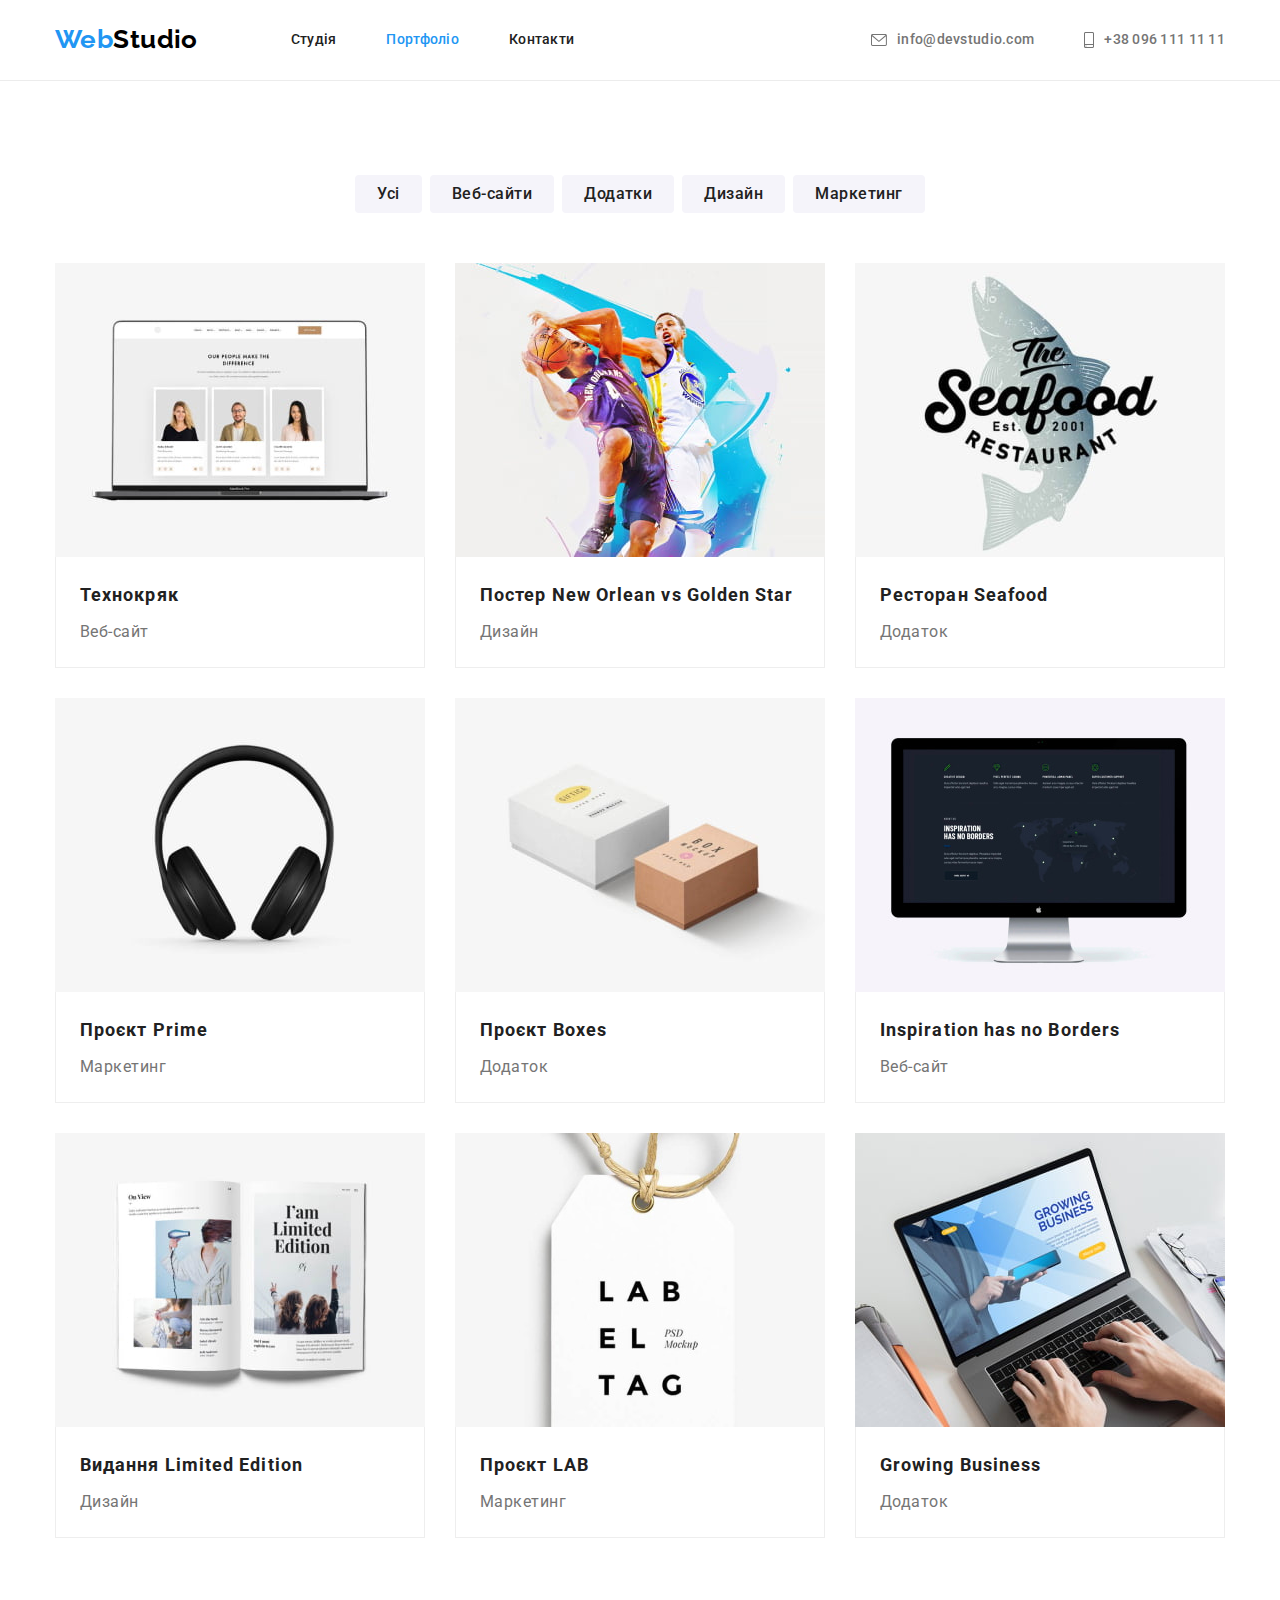
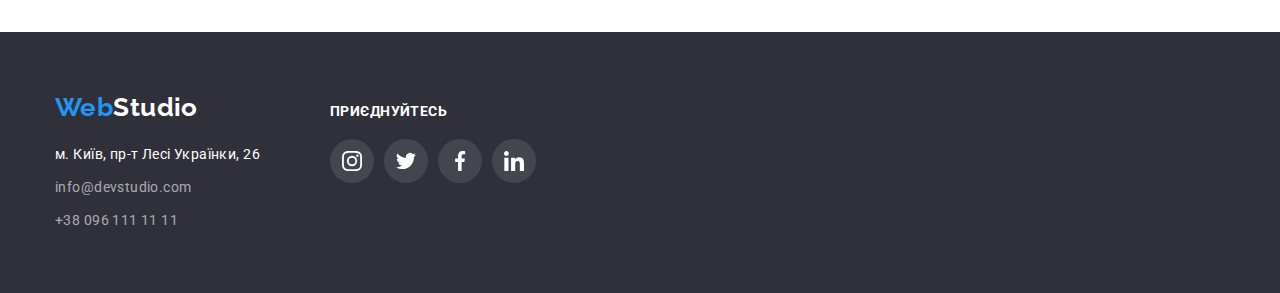
==== portfolio.html @ 41fc8833 "HW-4 1st-try" ====
<!DOCTYPE html>
<html lang="uk">
  <head>
    <meta charset="UTF-8" />
    <meta http-equiv="X-UA-Compatible" content="IE=edge" />
    <meta name="viewport" content="width=device-width, initial-scale=1.0" />
    <link rel="stylesheet" href="./css/normalize.css" />
    <link rel="stylesheet" href="./css/styles.css" />
    <link rel="preconnect" href="https://fonts.googleapis.com" />
    <link rel="preconnect" href="https://fonts.gstatic.com" crossorigin />
    <link
      href="https://fonts.googleapis.com/css2?family=Raleway:wght@700&family=Roboto:wght@400;500;700;900&display=swap"
      rel="stylesheet"
    />
    <title>Портфолио</title>
  </head>
  <body>
    <header class="header">
      <div class="container">
        <!-- логотип у текстовому форматі, який є посиланням -->
      <a href="./index.html" class="logo"><span class="logo-span">Web</span>Studio</a>

      <!-- перелік навігаційних посилань в шапці -->

      <nav class="site-nav">
        <ul class="list-nav">
          <li class="nav-item">
            <a href="./index.html" class="link">Студія</a>
          </li>
          <li class="nav-item">
            <a href="./portfolio.html" class="link active">Портфоліо</a>
          </li>
          <li class="nav-item">
            <a href="" class="link">Контакти</a>
          </li>
        </ul>
      </nav>

      <!-- перелік контактів в шапці-->

      <ul class="header-contact-list">
        <li class="contact-item">
          <a href="mailto:info@devstudio.com" class="contact">
            <svg class="envelope-icon">
              <use href="./images/symbol-defs.svg#icon-envelope"></use>
            </svg>
            info@devstudio.com</a>
        </li>
        <li class="contact-item">
          <a href="tel:+380961111111" class="contact">
            <svg class="smartphone-icon">
              <use href="./images/symbol-defs.svg#icon-smartphone"></use>
            </svg>
            +38 096 111 11 11</a>
        </li>
      </ul>
      </div>
    </header>
    <!--головний контент портфоліо-->
    <main>
      <section class="section">
        <div class="container">
          <!--кнопки фільтра-->
          <ul class="button-list">
            <li class="button-item">
              <button type="button" class="button">Усі</button>
            </li>
            <li class="button-item">
              <button type="button" class="button">Веб-сайти</button>
            </li>
            <li class="button-item">
              <button type="button" class="button">Додатки</button>
            </li>
            <li class="button-item">
              <button type="button" class="button">Дизайн</button>
            </li>
            <li class="button-item">
              <button type="button" class="button">Маркетинг</button>
            </li>
          </ul>
        

          <!--заголовок який характеризує контент секції, але його необхыдно приховати-->
          <h1 class="visually-hidden">Наші проекти</h1>

          <ul class="projects-list">
            <li class="projects-list-item">
              <a href="#" class="link">
                <img src="./images/project1.jpg" alt="Веб-сайт для Технокряк" width="370" />
                <div class="project-info">
                  <h2 class="projects-title">Технокряк</h2>
                  <p class="project-type">Веб-сайт</p>
                </div>                
              </a>
            </li>
            <li class="projects-list-item">
              <a href="#" class="link">
                <img
                  src="./images/project2.jpg"
                  alt="Дизайн постеру New Orlean vs Golden Star"
                  width="370"
                />
                <div class="project-info">
                  <h2 class="projects-title">Постер New Orlean vs Golden Star</h2>
                  <p class="project-type">Дизайн</p>
                </div>                
              </a>
            </li>
            <li class="projects-list-item">
              <a href="#" class="link">
                <img src="./images/project3.jpg" alt="Додаток для ресторану Seafood" width="370" />
                <div class="project-info">
                  <h2 class="projects-title">Ресторан Seafood</h2>
                  <p class="project-type">Додаток</p>
                </div>                
              </a>
            </li>
            <li class="projects-list-item">
              <a href="#" class="link">
                <img src="./images/project4.jpg" alt="Маркетинг для проєкту Prime" width="370" />
                <div class="project-info">
                  <h2 class="projects-title">Проєкт Prime</h2>
                  <p class="project-type">Маркетинг</p>
                </div>                
              </a>
            </li>
            <li class="projects-list-item">
              <a href="#" class="link">
                <img src="./images/project5.jpg" alt="Додаток для проєкту Boxes" width="370" />
                <div class="project-info">
                  <h2 class="projects-title">Проєкт Boxes</h2>
                  <p class="project-type">Додаток</p>
                </div>                
              </a>
            </li>
            <li class="projects-list-item">
              <a href="#" class="link">
                <img
                  src="./images/project6.jpg"
                  alt="Веб-сайт для Inspiration has no Borders"
                  width="370"
                />
                <div class="project-info">
                  <h2 class="projects-title">Inspiration has no Borders</h2>
                  <p class="project-type">Веб-сайт</p>
                </div>                
              </a>
            </li>
            <li class="projects-list-item">
              <a href="#" class="link">
                <img
                  src="./images/project7.jpg"
                  alt="Дизайн для видання Limited Edition"
                  width="370"
                />
                <div class="project-info">
                  <h2 class="projects-title">Видання Limited Edition</h2>
                  <p class="project-type">Дизайн</p>
                </div>
              </a>
            </li>
            <li class="projects-list-item">
              <a href="#" class="link">
                <img src="./images/project8.jpg" alt="Маркетинг для проєкту LAB" width="370" />
                <div class="project-info">
                  <h2 class="projects-title">Проєкт LAB</h2>
                  <p class="project-type">Маркетинг</p>
                </div>
              </a>
            </li>
            <li class="projects-list-item">
              <a href="#" class="link">
                <img src="./images/project9.jpg" alt="Додаток для Growing Business" width="370" />
                <div class="project-info">
                  <h2 class="projects-title">Growing Business</h2>
                  <p class="project-type">Додаток</p>
                </div>
                
              </a>
            </li>
          </ul>
        </div>
      </section>
    </main>
    <!--підвал-->

    <footer class="footer">
      <div class="container footer-blocks">
          <!--block logo vs address-->
          <div class="address">
            <!-- лого у текстовому форматі, який є посиланням -->
            <a href="./index.html" class="logo"><span class="logo-span">Web</span>Studio</a>
            <!-- адресса -->
            <address class="footer-address">
              <ul class="address-list">
                <li class="address-item">
                  <a
                    class="address-link"
                    href="https://goo.gl/maps/VZ5Gg9otQF5KL4kq7"
                    target="_blank"
                    rel="noopener noreferrer nofollow"
                    >м. Київ, пр-т Лесі Українки, 26</a
                  >
                </li>
                <li class="address-item">
                  <a href="mailto:info@devstudio.com" class="footer-contact">info@devstudio.com</a>
                </li>
                <li class="address-item">
                  <a href="tel:+380961111111" class="footer-contact">+38 096 111 11 11</a>
                </li>
              </ul>
            </address>
          </div>

          <!-- block social icons -->
          <div class="come">
            <h3 class="come-title">приєднуйтесь</h3>
            <ul class="team-social-list">
                  <li class="team-social-item">
                    <a href="" class="footer-social-link">
                      <svg class="icon-footer-social" width="44" height="44">
                        <use href="./images/symbol-defs.svg#icon-finstagram" ></use>
                      </svg>
                    </a>
                  </li>
                  <li class="team-social-item">
                    <a href="" class="footer-social-link">
                      <svg class="icon-footer-social" width="44" height="44">
                        <use href="./images/symbol-defs.svg#icon-ftwitter" ></use>
                      </svg>
                    </a>
                  </li>
                  <li class="team-social-item">
                    <a href="" class="footer-social-link">
                      <svg class="icon-footer-social" width="44" height="44">
                        <use href="./images/symbol-defs.svg#icon-ffacebook"></use>
                      </svg>
                    </a>
                  </li>
                  <li class="team-social-item">
                    <a href="" class="footer-social-link">
                      <svg class="icon-footer-social" width="44" height="44">
                        <use href="./images/symbol-defs.svg#icon-flinkedin"></use>
                      </svg>
                    </a>
                  </li>
                </ul>
          </div>   
      </div>
    </footer>
  </body>
</html>
---- css/styles.css ----
:root {
    --text-color: #757575;
    --acent-color: #2196F3;
    --title-color: #212121;
    --font-color: #FFFFFF;
    --button-acent: #188CE8;
    --button-background: #F5F4FA;
    --project-border: #EEEEEE;
    --logo-color-black: #000000;
    --footer-white-tranparent: rgba(255, 255, 255, 0.6);
    --background-grey-color: #2F303A;
    --transparent: transparent;
    --header-border-color: #ECECEC;
    --gradient-color: rgba(47, 48, 58, 0.4);
    --client-border-color: #AFB1B8;
}

/* fonts */

body {
    font-family: 'Roboto', 'Helvetica Neue', 'Roboto', 'Verdana', 'Tahoma', sans-serif;
    color: var(--text-color);
    background-color: var(--font-color);
    font-size: 14px;
    letter-spacing: 0.03em;

}
/* автосбросы отредактированы по рекомендации М. */

h1,
h2,
h3,
h4,
h5,
h6,
p,
ul {
    margin: 0;
    padding: 0;
}

ul {
    list-style: none;
}

a {
    text-decoration: none;
}

img {
    display: block;
    max-width: 100%;
    height: auto;
}

address {
    font-style: normal;
}

button {
    display: block;
    cursor: pointer;
    border: 0;
    border-radius: 4px;
}



/* C O N T A I N E R */
.container {
    margin-left: auto;
    margin-right: auto;
    width: 1200px;
    padding-left: 15px;
    padding-right: 15px;
}

/* S E C T I O N */

.section {
    padding-top: 94px;
    padding-bottom: 94px;
}

/* header */
.header {
    /* background-color: var(--font-color); */
    border-bottom: 1px solid var(--header-border-color);
}

.header .container {
    display: flex;
    align-items: center;
}

/* LOGO */
.header .logo, .footer .logo {
    font-family: 'Raleway';
    font-style: normal;
    font-weight: 700;
    font-size: 26px;
    line-height: 1.2;
    /* text-decoration: none; */
}

.header .logo {
    color: var(--logo-color-black);
}

.footer .logo {
    color: var(--font-color);
}

.logo-span {
    color: var(--acent-color);
}

/* nav - links */

.site-nav {
    margin-left: 93px;
}

.list-nav {
    display: flex;
}

.nav-item:not(:last-child) {
    margin-right: 50px;
}

.nav-item .link {
    padding-top: 32px;
    padding-bottom: 32px;
}

.link {
    font-style: normal;
    font-weight: 500;
    font-size: 14px;
    line-height: 1.14;
    letter-spacing: 0.02em;
    /* text-decoration: none; */
    color: var(--title-color);

    display: block;
    
}

.link:visited {
    color: var(--title-color);
}

.link:hover, .link:focus {
    color: var(--acent-color);
}

.link.active {
    color: var(--acent-color)
}

/* header contact links */
.header-contact-list {
    display: flex;
    margin-left: auto;
}
.contact-item {
    display: flex;
}
.contact-item:not(:first-child) {
    margin-left: 50px;
    
}

.contact {
    font-style: normal;
    font-weight: 500;
    font-size: 14px;
    line-height: 1.14;
    letter-spacing: 0.02em;
    color: var(--text-color);
    /* выравниваем ссылку и иконку по центру */
    display: flex;
    align-items: center;   
}

.contact:hover, .contact:focus {
    color: var(--acent-color);
}

.envelope-icon {
    fill: currentColor;
    width: 16px;
    height: 12px;
    margin-right: 10px;
}

.smartphone-icon {
    fill: currentColor;
    width: 10px;
    height: 16px;
    margin-right: 10px;
}


/* main */
/* hero */

.hero {
    background-color: var(--background-grey-color);
    
    padding-top: 200px;
    padding-bottom: 200px;

    max-width: 1600px;
    max-height: 600px;
    background-image: linear-gradient(to right, var(--gradient-color), var(--gradient-color)), url(../images/hero.jpg);
    background-repeat: no-repeat;
    margin-left: auto;
    margin-right: auto;
    background-position: center;
    background-size: cover;

}

.main-title {
    font-style: normal;
    font-size: 44px;
    font-weight: 900;
    line-height: 1.36;
    letter-spacing: 0.06em;
    text-align: center;
    
    text-transform: uppercase;
    color: var(--font-color);
    
    width: 696px;
    margin-left: auto;
    margin-right: auto;
    
    margin-bottom: 30px;
}

/* button in hero */

.hero-button {
    font-family: inherit;
    font-weight: 700;
    font-size: 16px;
    line-height: 1.87;
    align-items: center;
    text-align: center;
    letter-spacing: 0.06em;

    color: var(--font-color);
    background: var(--acent-color);
    box-shadow: 0px 4px 4px rgba(0, 0, 0, 0.15);
    border-radius: 4px;
   
    cursor: pointer;
    border: none;

    margin-left: auto;
    margin-right: auto;
    padding: 10px 32px;
}

.hero-button:hover, .hero-button:focus {
    box-shadow: 0px 4px 4px rgba(0, 0, 0, 0.15);
    background: var(--button-acent);
    border-color: var(--button-acent);

}

/* F E A T U R E S section */


/*  !!!!!!!!  WE   NEED   TO   HIDE   THIS!!!!!!!!!  */
.visually-hidden {
    position: absolute;
    width: 1px;
    height: 1px;
    margin: -1px;
    border: 0;
    padding: 0;

    white-space: nowrap;
    clip-path: inset(100%);
    clip: rect( 0 0 0 0);
    overflow: hidden;    
}


/*  I C O N features */
.icon-feature {
    width: 270px;
    height: 120px;
    background-color: var(--button-background);

    display: flex;
    justify-content: center;
    align-items: center;
    margin-bottom: 30px;
    border-radius: 4px
}



.features-list {
    font-style: normal;
    font-weight: 400;
    font-size: 14px;
    line-height: 1.71;
    letter-spacing: 0.03em;
 
    display: flex;
}

/* .features-item::before {
    display: block;
    content: '';
    height: 120px;
    background-image: url(../images/antenna.svg);
    background-repeat: no-repeat;
    background-position: center;
} */

.features-item:not(:last-child) {
    margin-right: 30px;
}

.subtitle {
    font-style: normal;
    font-weight: 700;
    font-size: 14px;
    line-height: 1.16;
    letter-spacing: 0.03em;
    text-transform: uppercase;
    color: var(--title-color);

    margin-bottom: 10px;
}

/* E X A M P L E S section */

.examples {
    padding-top: 0;
}

.title {
    font-style: normal;
    font-weight: 700;
    font-size: 36px;
    line-height: 1.16;
    text-align: center;
    letter-spacing: 0.03em;
    color: var(--title-color);

    margin-bottom: 50px;
}

.examples-list {
    /* list-style-type: none; */

    display: flex;
}

.examples-item:not(:last-child) {
    margin-right: 30px;
}

/*  T E A M   section */

.team {
    background-color: var(--button-background);

    padding-top: 94px;
    padding-bottom: 94px;
}

.team-list {
    /* list-style-type: none; */

    display: flex;
}

.team-list-item {
    background-color: var(--font-color);
    box-shadow: 0px 1px 3px rgba(0, 0, 0, 0.12), 0px 1px 1px rgba(0, 0, 0, 0.14), 0px 2px 1px rgba(0, 0, 0, 0.2);
    border-radius: 0px 0px 4px 4px;
}

.team-list-item:not(:last-child) {
    margin-right: 30px;
}

.team-subtitle {
    font-style: normal;
    font-weight: 500;
    font-size: 16px;
    line-height: 1.18;
    text-align: center;
    letter-spacing: 0.03em;
    color: var(--title-color);

    margin-bottom: 10px;
}

.team-position {
    font-size: 16px;
    line-height: 1.18;
    text-align: center;
    letter-spacing: 0.03em;
    
    margin-bottom: 16px;
}

.team-info {
    padding-top: 30px;
    padding-bottom: 30px;
    padding-left: 32px;
    padding-right: 32px;
}

.team-social-list {
    max-width: 206px;
    height: 44px;
    display: flex;
    gap: 10px;
}
.team-social-item {
    width: 44px;
    height: 44px;
}

.team-social-link {
    height: 100%;
    width: 100%;
    display: inline-block;
    color: var(--client-border-color);
    border-radius: 50%;
}

.team-social-link:hover, 
.team-social-link:focus {
    background-color: var(--acent-color);
    color: var(--font-color);
}

.icon-team-social {
    fill: currentColor;
}


/* ============ C L I E N T S ==============*/
.clients-list {
    display: flex;
    gap: 30px;
}



.client-item {
    width: 170px;
    height: 92px;
    

    display: flex;
    justify-content: center;
    align-items: center;
}

.client-icon-link {
   color: var(--client-border-color);

   display: flex;
   align-items: center;
   justify-content: center;
   width: 100%;
   height: 100%;
   border: 1px solid var(--client-border-color);
    border-radius: 4px;
}

.client-icon-link:hover, 
.client-icon-link:focus {
    color: var(--acent-color);
    border: 1px solid var(--acent-color);
    border-radius: 4px;
}

.client-icon {
    fill: currentColor;
}

/* ===   ===   ===   F O O T E R   ===   ===   === */
.footer {
    background-color: var(--background-grey-color);
    padding-top: 60px;
    padding-bottom: 60px;
}

.footer-blocks {
    display: flex;
    gap: 70px;
    align-items: baseline;
}

.footer-address {
    margin-top: 20px;
}

.address-link {
    font-style: normal;
    font-weight: 400;
    font-size: 14px;
    line-height: 1.71;
    letter-spacing: 0.03em;
    color: var(--font-color);
}

.address-item:not(:first-child) {
    margin-top: 9px;
}

.address-link:hover, .address-link:focus {
    color: var(--acent-color);
}

.footer-contact {
    font-style: normal;
    font-weight: 400;
    font-size: 14px;
    line-height: 1.71;
    letter-spacing: 0.03em;

    color: var(--footer-white-tranparent);
}

.footer-contact:hover, .footer-contact:focus {
    color: var(--acent-color);
}

/* 2nd block */
.come-title {
    font-weight: 700;
    font-size: 14px;
    line-height: 16px;
    letter-spacing: 0.03em;
    text-transform: uppercase;
    
    color: #FFFFFF;

    margin-bottom: 20px;
}

.footer-social-link {
    height: 100%;
    width: 100%;
    display: inline-block;
    color: var(--client-border-color);
    border-radius: 50%;
}

.footer-social-link:hover, 
.footer-social-link:focus {
    background-color: var(--acent-color);
    color: var(--font-color);
}

.icon-footer-social {
    fill: currentColor;
}


/*  P=====O=====R=====T=====F=====O=====L=====I=====O  */
.button-list {
    /* list-style-type: none; */
    
    display: flex;
    justify-content: center;
}

.button {
    font-family: inherit;
    font-weight: 500;
    font-size: 16px;
    line-height: 1.62;
    text-align: center;
    letter-spacing: 0.03em;
    color: var(--title-color);

    background: var(--button-background);
    border-radius: 4px;
    border-color: var(--transparent);
    cursor: pointer;
    padding-top: 6px;
    padding-bottom: 6px;
    padding-left: 22px;
    Padding-right: 22px;
    border: none;

}

.button-item:not(:last-child) {
    margin-right: 8px;
}

.button:hover, .button:focus {
    color: var(--font-color);
    background: var(--acent-color);
    box-shadow: 0px 3px 1px rgba(0, 0, 0, 0.1), 0px 1px 2px rgba(0, 0, 0, 0.08), 0px 2px 2px rgba(0, 0, 0, 0.12);
}

/* P R O J E C T   L I S T */

.projects-list {
    /* list-style-type: none; */

    margin-top: 50px;
    display: flex;
    flex-wrap: wrap;
}


.projects-list-item {
    margin-right: 30px;
    margin-bottom: 30px;
    width: calc((100% - 30px * 2) / 3);
}

.projects-list-item:nth-child(3n) {
    margin-right: 0;
}

.projects-list-item:nth-last-child(-n+3) {
    margin-bottom: 0;
}

.projects-list-item .link:hover, .link:focus {
    box-shadow: 0px 1px 1px rgba(0, 0, 0, 0.12), 0px 4px 4px rgba(0, 0, 0, 0.06), 1px 4px 6px rgba(0, 0, 0, 0.16);
}

.project-info {
    padding-top: 20px;
    padding-bottom: 20px;
    padding-left: 24px;
    padding-right: 24px;
    border-left: 1px solid var(--project-border);
    border-right: 1px solid var(--project-border);
    border-bottom: 1px solid var(--project-border);
}

.projects-title {
    font-style: normal;
    font-weight: 700;
    font-size: 18px;
    line-height: 2;
    letter-spacing: 0.06em;
    color: var(--title-color);
}

.project-type {
    font-weight: 400;
    font-size: 16px;
    line-height: 1.87;
    letter-spacing: 0.03em;

    color: var(--text-color);

    margin-top: 4px;
}
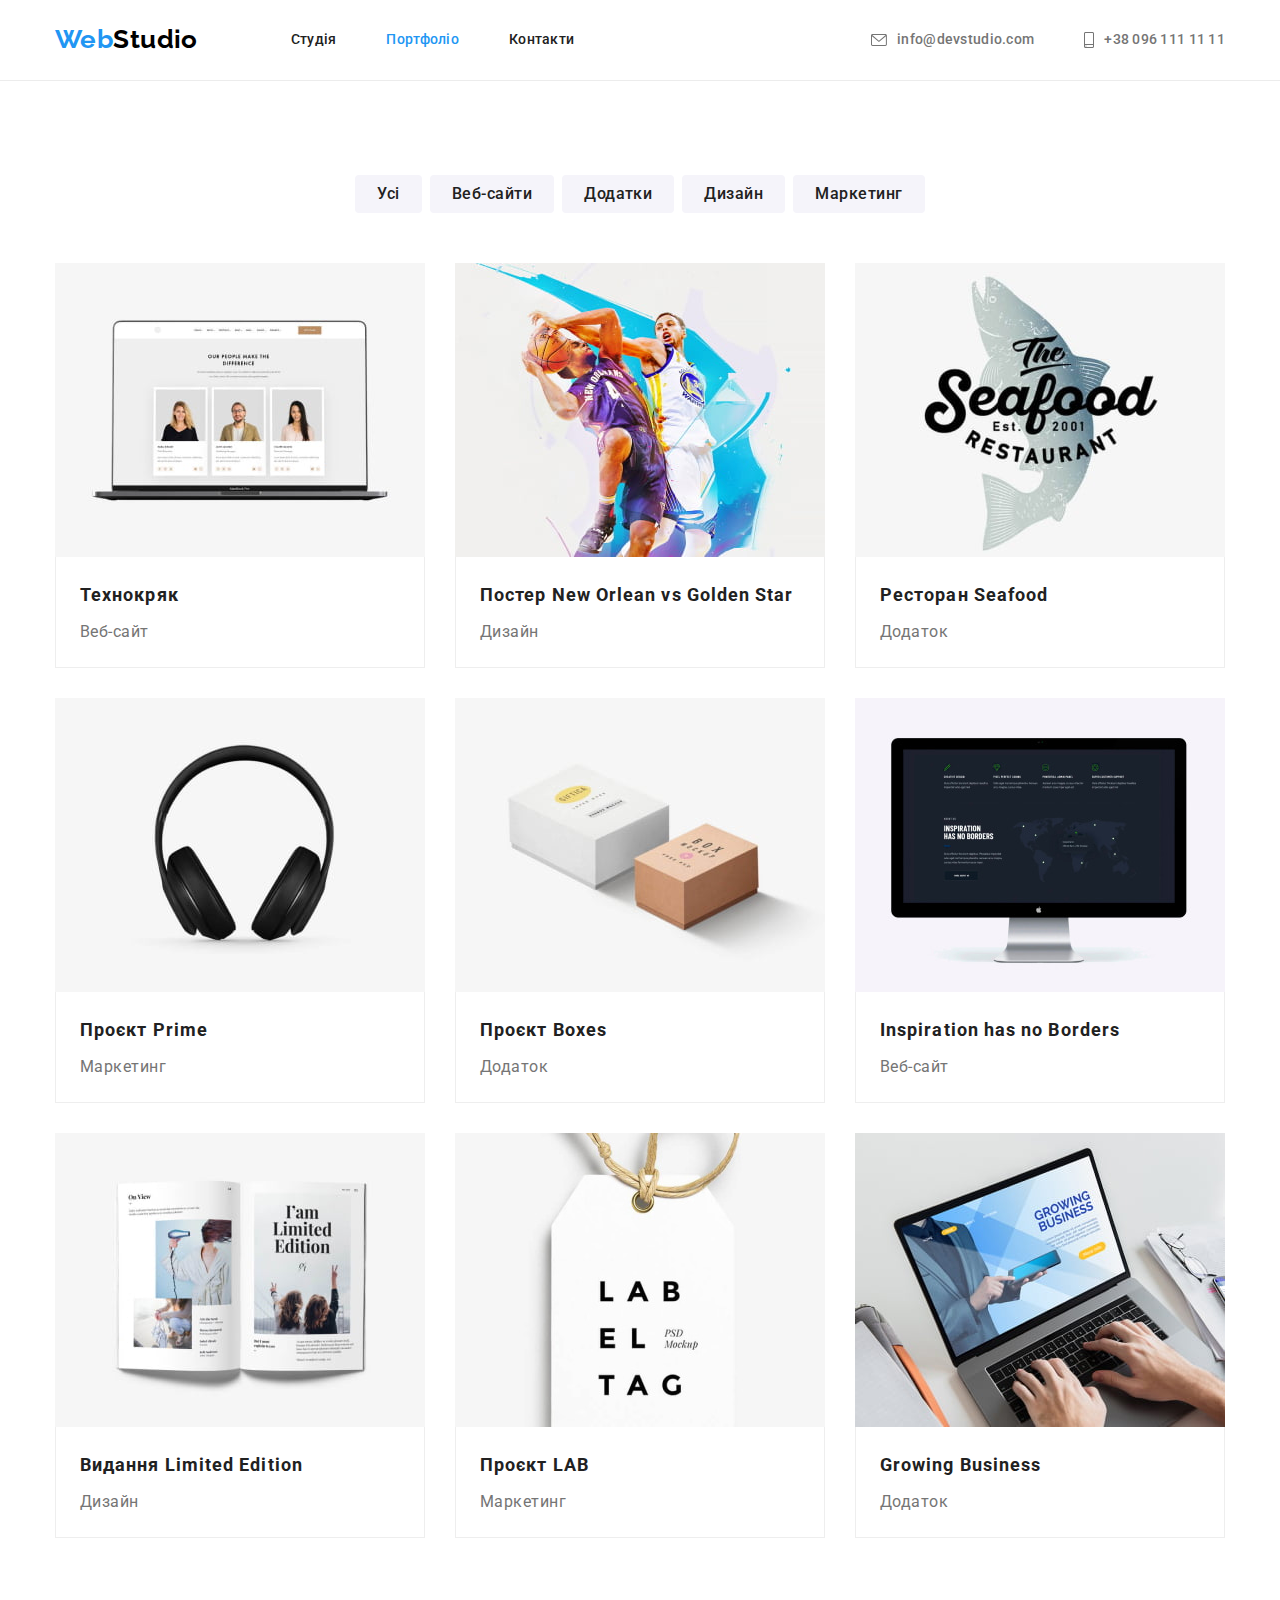
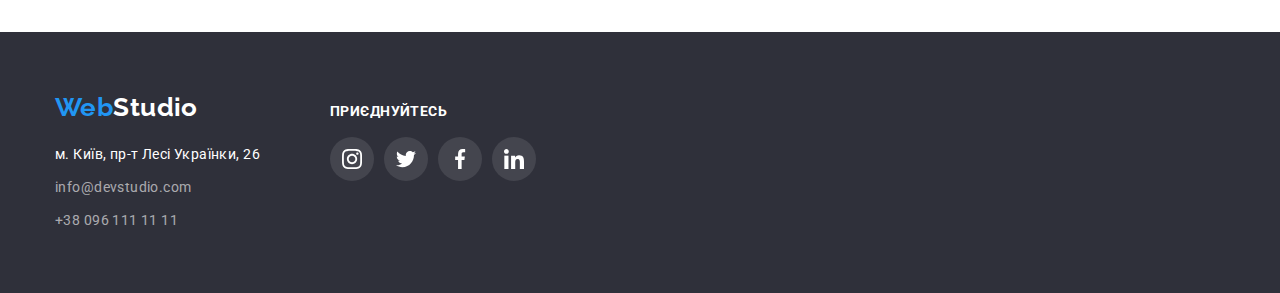
==== commit 28c8b45e: "correct icon size" ====
--- a/portfolio.html
+++ b/portfolio.html
@@ -85,7 +85,7 @@
 
           <ul class="projects-list">
             <li class="projects-list-item">
-              <a href="#" class="link">
+              <a href="#" class="project-link">
                 <img src="./images/project1.jpg" alt="Веб-сайт для Технокряк" width="370" />
                 <div class="project-info">
                   <h2 class="projects-title">Технокряк</h2>
@@ -94,7 +94,7 @@
               </a>
             </li>
             <li class="projects-list-item">
-              <a href="#" class="link">
+              <a href="#" class="project-link">
                 <img
                   src="./images/project2.jpg"
                   alt="Дизайн постеру New Orlean vs Golden Star"
@@ -107,7 +107,7 @@
               </a>
             </li>
             <li class="projects-list-item">
-              <a href="#" class="link">
+              <a href="#" class="project-link">
                 <img src="./images/project3.jpg" alt="Додаток для ресторану Seafood" width="370" />
                 <div class="project-info">
                   <h2 class="projects-title">Ресторан Seafood</h2>
@@ -116,7 +116,7 @@
               </a>
             </li>
             <li class="projects-list-item">
-              <a href="#" class="link">
+              <a href="#" class="project-link">
                 <img src="./images/project4.jpg" alt="Маркетинг для проєкту Prime" width="370" />
                 <div class="project-info">
                   <h2 class="projects-title">Проєкт Prime</h2>
@@ -125,7 +125,7 @@
               </a>
             </li>
             <li class="projects-list-item">
-              <a href="#" class="link">
+              <a href="#" class="project-link">
                 <img src="./images/project5.jpg" alt="Додаток для проєкту Boxes" width="370" />
                 <div class="project-info">
                   <h2 class="projects-title">Проєкт Boxes</h2>
@@ -134,7 +134,7 @@
               </a>
             </li>
             <li class="projects-list-item">
-              <a href="#" class="link">
+              <a href="#" class="project-link">
                 <img
                   src="./images/project6.jpg"
                   alt="Веб-сайт для Inspiration has no Borders"
@@ -147,7 +147,7 @@
               </a>
             </li>
             <li class="projects-list-item">
-              <a href="#" class="link">
+              <a href="#" class="project-link">
                 <img
                   src="./images/project7.jpg"
                   alt="Дизайн для видання Limited Edition"
@@ -160,7 +160,7 @@
               </a>
             </li>
             <li class="projects-list-item">
-              <a href="#" class="link">
+              <a href="#" class="project-link">
                 <img src="./images/project8.jpg" alt="Маркетинг для проєкту LAB" width="370" />
                 <div class="project-info">
                   <h2 class="projects-title">Проєкт LAB</h2>
@@ -169,7 +169,7 @@
               </a>
             </li>
             <li class="projects-list-item">
-              <a href="#" class="link">
+              <a href="#" class="project-link">
                 <img src="./images/project9.jpg" alt="Додаток для Growing Business" width="370" />
                 <div class="project-info">
                   <h2 class="projects-title">Growing Business</h2>
@@ -214,38 +214,38 @@
 
           <!-- block social icons -->
           <div class="come">
-            <h3 class="come-title">приєднуйтесь</h3>
+            <p class="come-title">приєднуйтесь</p>
             <ul class="team-social-list">
                   <li class="team-social-item">
                     <a href="" class="footer-social-link">
-                      <svg class="icon-footer-social" width="44" height="44">
-                        <use href="./images/symbol-defs.svg#icon-finstagram" ></use>
-                      </svg>
-                    </a>
-                  </li>
-                  <li class="team-social-item">
-                    <a href="" class="footer-social-link">
-                      <svg class="icon-footer-social" width="44" height="44">
-                        <use href="./images/symbol-defs.svg#icon-ftwitter" ></use>
-                      </svg>
-                    </a>
-                  </li>
-                  <li class="team-social-item">
-                    <a href="" class="footer-social-link">
-                      <svg class="icon-footer-social" width="44" height="44">
-                        <use href="./images/symbol-defs.svg#icon-ffacebook"></use>
-                      </svg>
-                    </a>
-                  </li>
-                  <li class="team-social-item">
-                    <a href="" class="footer-social-link">
-                      <svg class="icon-footer-social" width="44" height="44">
-                        <use href="./images/symbol-defs.svg#icon-flinkedin"></use>
+                      <svg class="icon-footer-social" width="20" height="20">
+                        <use href="./images/symbol-defs.svg#icon-instagram" ></use>
+                      </svg>
+                    </a>
+                  </li>
+                  <li class="team-social-item">
+                    <a href="" class="footer-social-link">
+                      <svg class="icon-footer-social" width="20" height="20">
+                        <use href="./images/symbol-defs.svg#icon-twitter" ></use>
+                      </svg>
+                    </a>
+                  </li>
+                  <li class="team-social-item">
+                    <a href="" class="footer-social-link">
+                      <svg class="icon-footer-social" width="20" height="20">
+                        <use href="./images/symbol-defs.svg#icon-facebook"></use>
+                      </svg>
+                    </a>
+                  </li>
+                  <li class="team-social-item">
+                    <a href="" class="footer-social-link">
+                      <svg class="icon-footer-social" width="20" height="20">
+                        <use href="./images/symbol-defs.svg#icon-linkedin"></use>
                       </svg>
                     </a>
                   </li>
                 </ul>
-          </div>   
+          </div>    
       </div>
     </footer>
   </body>
--- a/css/styles.css
+++ b/css/styles.css
@@ -213,7 +213,7 @@
     padding-bottom: 200px;
 
     max-width: 1600px;
-    max-height: 600px;
+    height: 600px;
     background-image: linear-gradient(to right, var(--gradient-color), var(--gradient-color)), url(../images/hero.jpg);
     background-repeat: no-repeat;
     margin-left: auto;
@@ -418,15 +418,17 @@
 .team-info {
     padding-top: 30px;
     padding-bottom: 30px;
-    padding-left: 32px;
-    padding-right: 32px;
+    /* padding-left: 32px;
+    padding-right: 32px; */
 }
 
 .team-social-list {
-    max-width: 206px;
-    height: 44px;
+    /* max-width: 206px;
+    height: 44px; */
     display: flex;
     gap: 10px;
+    justify-content: center;
+    align-items: center;
 }
 .team-social-item {
     width: 44px;
@@ -434,9 +436,11 @@
 }
 
 .team-social-link {
-    height: 100%;
-    width: 100%;
-    display: inline-block;
+    height: 44px;
+    width: 44px;
+    display: flex;
+    justify-content: center;
+    align-items: center;
     color: var(--client-border-color);
     border-radius: 50%;
 }
@@ -463,11 +467,6 @@
 .client-item {
     width: 170px;
     height: 92px;
-    
-
-    display: flex;
-    justify-content: center;
-    align-items: center;
 }
 
 .client-icon-link {
@@ -478,15 +477,19 @@
    justify-content: center;
    width: 100%;
    height: 100%;
+
+   display: flex;
+   justify-content: center;
+   align-items: center;
+
    border: 1px solid var(--client-border-color);
-    border-radius: 4px;
+   border-radius: 4px;
 }
 
 .client-icon-link:hover, 
 .client-icon-link:focus {
     color: var(--acent-color);
-    border: 1px solid var(--acent-color);
-    border-radius: 4px;
+    border: 1px solid currentColor;
 }
 
 .client-icon {
@@ -502,7 +505,6 @@
 
 .footer-blocks {
     display: flex;
-    gap: 70px;
     align-items: baseline;
 }
 
@@ -542,24 +544,29 @@
 }
 
 /* 2nd block */
+.come {
+    margin-left: 70px;
+}
 .come-title {
     font-weight: 700;
-    font-size: 14px;
-    line-height: 16px;
-    letter-spacing: 0.03em;
+    line-height: 0.87;
     text-transform: uppercase;
     
-    color: #FFFFFF;
+    color: var(--font-color);
 
     margin-bottom: 20px;
 }
 
 .footer-social-link {
-    height: 100%;
-    width: 100%;
-    display: inline-block;
-    color: var(--client-border-color);
+    height: 44px;
+    width: 44px;
+    display: flex;
+    justify-content: center;
+    align-items: center;
+    /* color: var(--client-border-color); */
     border-radius: 50%;
+    background-color: rgba(255, 255, 255, 0.1);;
+    
 }
 
 .footer-social-link:hover, 
@@ -569,7 +576,7 @@
 }
 
 .icon-footer-social {
-    fill: currentColor;
+    fill: var(--font-color);;
 }
 
 
@@ -637,7 +644,10 @@
     margin-bottom: 0;
 }
 
-.projects-list-item .link:hover, .link:focus {
+.project-link {
+    display: block;
+}
+.project-link:hover, .project-link:focus {
     box-shadow: 0px 1px 1px rgba(0, 0, 0, 0.12), 0px 4px 4px rgba(0, 0, 0, 0.06), 1px 4px 6px rgba(0, 0, 0, 0.16);
 }
 
